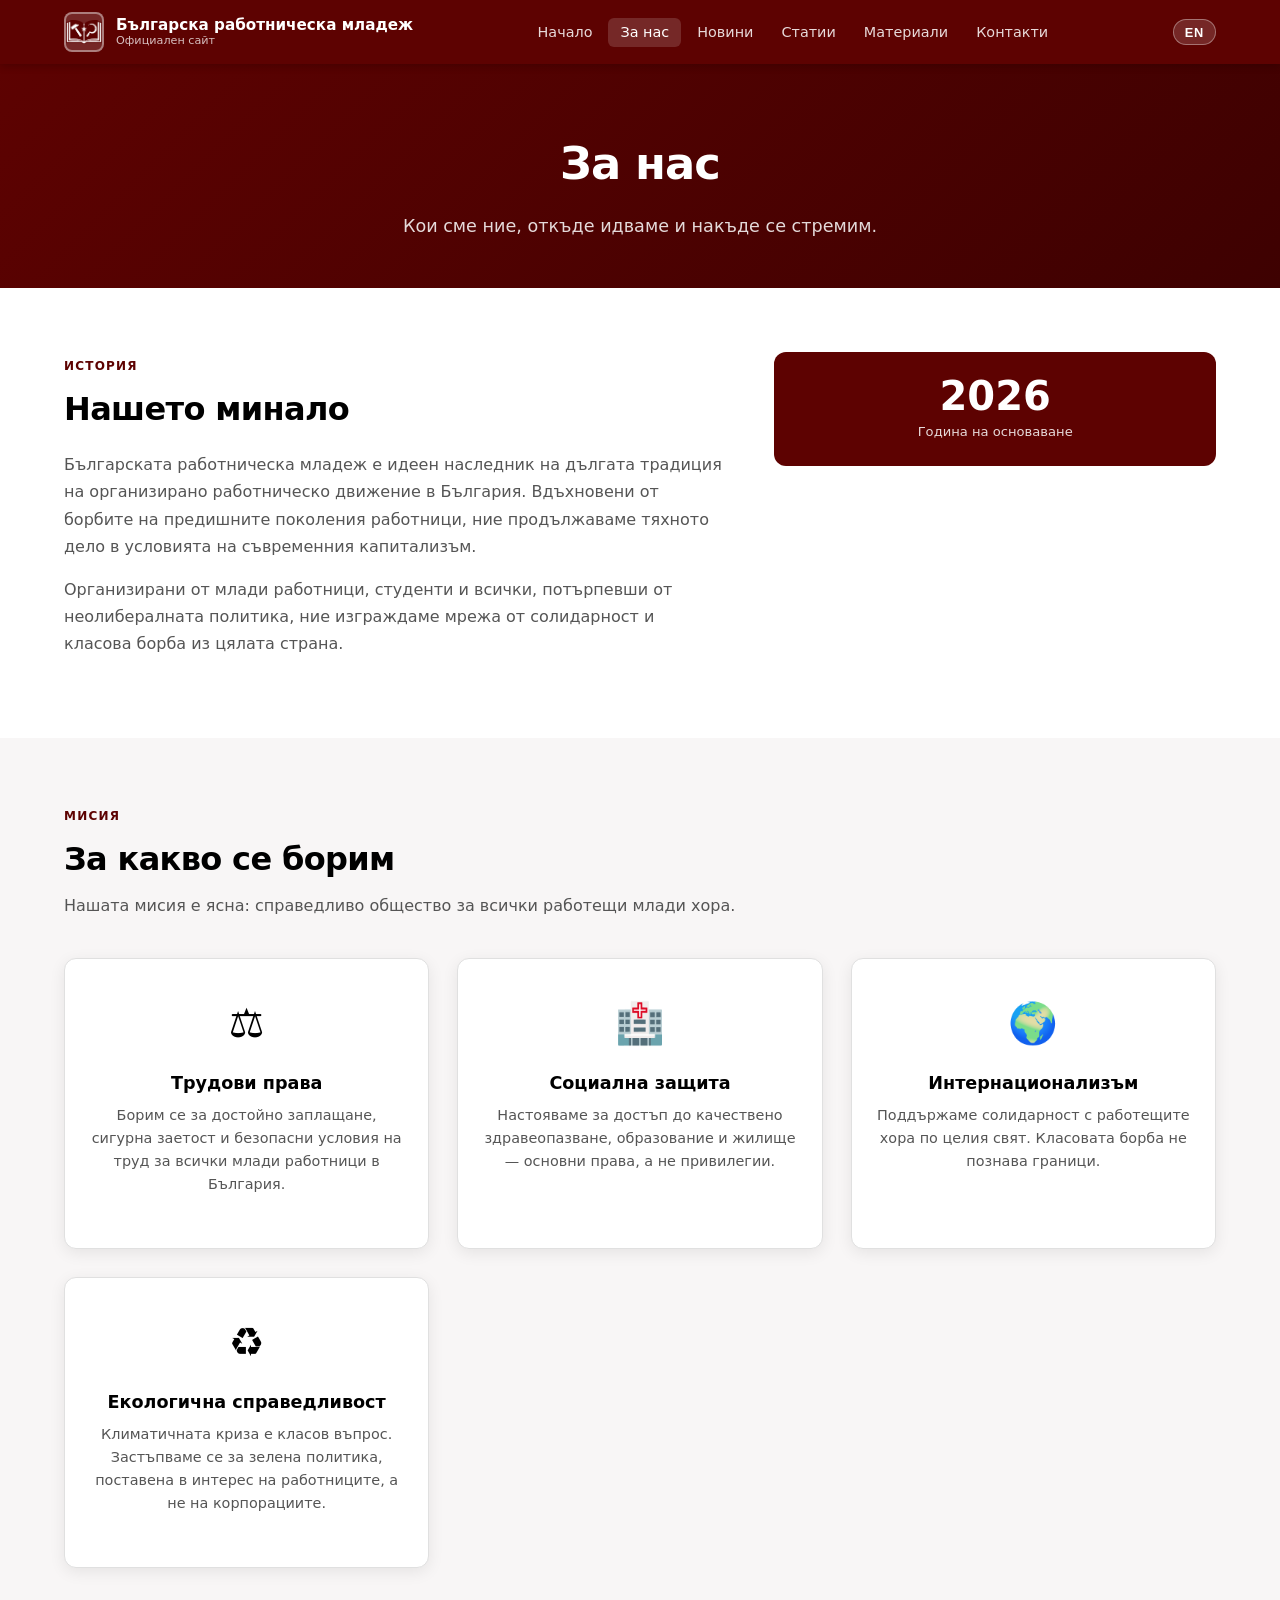
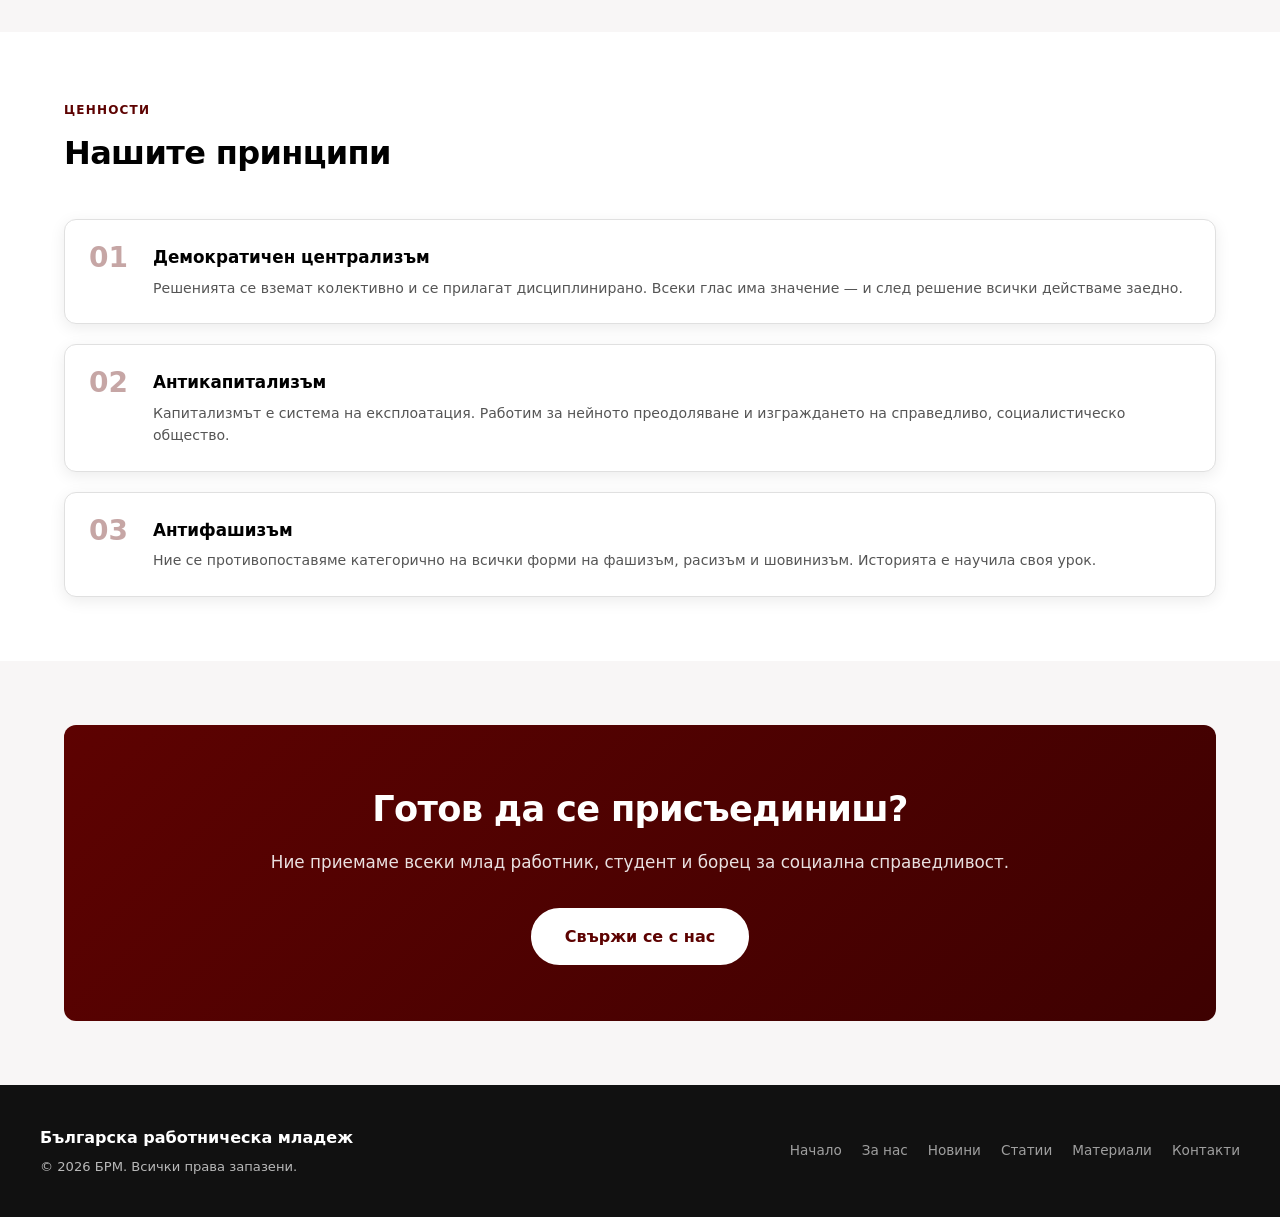
==== about.html @ 30790b2b "Add files via upload" ====
<!DOCTYPE html>
<html lang="bg">
<head>
  <meta charset="UTF-8" />
  <meta name="viewport" content="width=device-width, initial-scale=1.0" />
  <title data-bg="За нас — БРМ" data-en="About Us — BWY">За нас — БРМ</title>
  <link rel="icon" href="logo.png" type="image/png" />
  <link rel="stylesheet" href="styles.css" />
</head>
<body>

  <nav class="navbar" role="navigation" aria-label="Main navigation">
    <div class="navbar-inner">
      <a href="index.html" class="navbar-brand">
        <div class="brand-abbr"><img src="logo.png" alt="БРМ" class="brand-logo" /> </div>
        <div class="brand-name">
          <span class="full" data-lang="bg" class="lang-active">Българска работническа младеж</span>
          <span class="full" data-lang="en">Bulgarian Workers' Youth</span>
          <span class="sub" data-lang="bg" class="lang-active">Официален сайт</span>
          <span class="sub" data-lang="en">Official Website</span>
        </div>
      </a>
      <ul class="nav-links" role="list">
        <li><a href="index.html">
          <span data-lang="bg" class="lang-active">Начало</span>
          <span data-lang="en">Home</span>
        </a></li>
        <li><a href="about.html" class="active">
          <span data-lang="bg" class="lang-active">За нас</span>
          <span data-lang="en">About</span>
        </a></li>
        <li><a href="news.html">
          <span data-lang="bg" class="lang-active">Новини</span>
          <span data-lang="en">News</span>
        </a></li>
        <li><a href="articles.html">
          <span data-lang="bg" class="lang-active">Статии</span>
          <span data-lang="en">Articles</span>
        </a></li>
        <li><a href="materials.html">
          <span data-lang="bg" class="lang-active">Материали</span>
          <span data-lang="en">Materials</span>
        </a></li>
        <li><a href="contact.html">
          <span data-lang="bg" class="lang-active">Контакти</span>
          <span data-lang="en">Contact</span>
        </a></li>
      </ul>
      <div class="nav-controls">
        <button class="lang-btn" aria-label="Switch to English">EN</button>
        <button class="hamburger" aria-label="Toggle menu" aria-expanded="false">
          <span></span><span></span><span></span>
        </button>
      </div>
    </div>
  </nav>

  <section class="page-hero">
    <div class="container">
      <h1 data-bg="За нас" data-en="About Us">За нас</h1>
      <p data-bg="Кои сме ние, откъде идваме и накъде се стремим." data-en="Who we are, where we come from, and where we are headed.">Кои сме ние, откъде идваме и накъде се стремим.</p>
    </div>
  </section>

  <section class="section">
    <div class="container">
      <div class="content-block content-block--split">
        <div class="content-block__text">
          <span class="section-label" data-bg="История" data-en="History">История</span>
          <h2 data-bg="Нашето минало" data-en="Our Past">Нашето минало</h2>
          <p data-bg="Българската работническа младеж е идеен наследник на дългата традиция на организирано работническо движение в България. Вдъхновени от борбите на предишните поколения работници, ние продължаваме тяхното дело в условията на съвременния капитализъм." data-en="The Bulgarian Workers' Youth is an ideological heir to the long tradition of organised workers' movements in Bulgaria. Inspired by the struggles of previous generations of workers, we continue their work in the conditions of modern capitalism.">
            Българската работническа младеж е идеен наследник на дългата традиция на организирано работническо движение в България. Вдъхновени от борбите на предишните поколения работници, ние продължаваме тяхното дело в условията на съвременния капитализъм.
          </p>
          <p data-bg="Организирани от млади работници, студенти и всички, потърпевши от неолибералната политика, ние изграждаме мрежа от солидарност и класова борба из цялата страна." data-en="Organised by young workers, students, and all those harmed by neoliberal policies, we build a network of solidarity and class struggle throughout the country.">
            Организирани от млади работници, студенти и всички, потърпевши от неолибералната политика, ние изграждаме мрежа от солидарност и класова борба из цялата страна.
          </p>
        </div>
        <div class="content-block__aside">
          <div class="stat-card">
            <div class="stat-number">2026</div>
            <div class="stat-label" data-bg="Година на основаване" data-en="Year Founded">Година на основаване</div>
          </div>
        </div>
      </div>
    </div>
  </section>

  <section class="section section--alt">
    <div class="container">
      <div class="section-header">
        <span class="section-label" data-bg="Мисия" data-en="Mission">Мисия</span>
        <h2 data-bg="За какво се борим" data-en="What We Fight For">За какво се борим</h2>
        <p data-bg="Нашата мисия е ясна: справедливо общество за всички работещи млади хора." data-en="Our mission is clear: a fair society for all working young people.">Нашата мисия е ясна: справедливо общество за всички работещи млади хора.</p>
      </div>
      <div class="cards-grid cards-grid--2">
        <div class="card card--feature">
          <div class="card-icon">⚖️</div>
          <h3 class="card-title" data-bg="Трудови права" data-en="Labour Rights">Трудови права</h3>
          <p class="card-text" data-bg="Борим се за достойно заплащане, сигурна заетост и безопасни условия на труд за всички млади работници в България." data-en="We fight for dignified pay, secure employment, and safe working conditions for all young workers in Bulgaria.">Борим се за достойно заплащане, сигурна заетост и безопасни условия на труд за всички млади работници в България.</p>
        </div>
        <div class="card card--feature">
          <div class="card-icon">🏥</div>
          <h3 class="card-title" data-bg="Социална защита" data-en="Social Protection">Социална защита</h3>
          <p class="card-text" data-bg="Настояваме за достъп до качествено здравеопазване, образование и жилище — основни права, а не привилегии." data-en="We demand access to quality healthcare, education, and housing — fundamental rights, not privileges.">Настояваме за достъп до качествено здравеопазване, образование и жилище — основни права, а не привилегии.</p>
        </div>
        <div class="card card--feature">
          <div class="card-icon">🌍</div>
          <h3 class="card-title" data-bg="Интернационализъм" data-en="Internationalism">Интернационализъм</h3>
          <p class="card-text" data-bg="Поддържаме солидарност с работещите хора по целия свят. Класовата борба не познава граници." data-en="We maintain solidarity with working people around the world. The class struggle knows no borders.">Поддържаме солидарност с работещите хора по целия свят. Класовата борба не познава граници.</p>
        </div>
        <div class="card card--feature">
          <div class="card-icon">♻️</div>
          <h3 class="card-title" data-bg="Екологична справедливост" data-en="Environmental Justice">Екологична справедливост</h3>
          <p class="card-text" data-bg="Климатичната криза е класов въпрос. Застъпваме се за зелена политика, поставена в интерес на работниците, а не на корпорациите." data-en="The climate crisis is a class issue. We advocate for green policies placed in the interest of workers, not corporations.">Климатичната криза е класов въпрос. Застъпваме се за зелена политика, поставена в интерес на работниците, а не на корпорациите.</p>
        </div>
      </div>
    </div>
  </section>

  <section class="section">
    <div class="container">
      <div class="section-header">
        <span class="section-label" data-bg="Ценности" data-en="Values">Ценности</span>
        <h2 data-bg="Нашите принципи" data-en="Our Principles">Нашите принципи</h2>
      </div>
      <div class="values-list">
        <div class="value-item">
          <div class="value-number">01</div>
          <div class="value-content">
            <h3 data-bg="Демократичен централизъм" data-en="Democratic Centralism">Демократичен централизъм</h3>
            <p data-bg="Решенията се вземат колективно и се прилагат дисциплинирано. Всеки глас има значение — и след решение всички действаме заедно." data-en="Decisions are made collectively and applied with discipline. Every voice matters — and after a decision, we all act together.">Решенията се вземат колективно и се прилагат дисциплинирано. Всеки глас има значение — и след решение всички действаме заедно.</p>
          </div>
        </div>
        <div class="value-item">
          <div class="value-number">02</div>
          <div class="value-content">
            <h3 data-bg="Антикапитализъм" data-en="Anti-Capitalism">Антикапитализъм</h3>
            <p data-bg="Капитализмът е система на експлоатация. Работим за нейното преодоляване и изграждането на справедливо, социалистическо общество." data-en="Capitalism is a system of exploitation. We work towards overcoming it and building a just, socialist society.">Капитализмът е система на експлоатация. Работим за нейното преодоляване и изграждането на справедливо, социалистическо общество.</p>
          </div>
        </div>
        <div class="value-item">
          <div class="value-number">03</div>
          <div class="value-content">
            <h3 data-bg="Антифашизъм" data-en="Anti-Fascism">Антифашизъм</h3>
            <p data-bg="Ние се противопоставяме категорично на всички форми на фашизъм, расизъм и шовинизъм. Историята е научила своя урок." data-en="We categorically oppose all forms of fascism, racism, and chauvinism. History has taught its lesson.">Ние се противопоставяме категорично на всички форми на фашизъм, расизъм и шовинизъм. Историята е научила своя урок.</p>
          </div>
          </div>
        </div>         
        </div>
      </div>
    </div>
  </section>

  <section class="cta section section--alt">
    <div class="container">
      <div class="cta-box">
        <h2 data-bg="Готов да се присъединиш?" data-en="Ready to Join?">Готов да се присъединиш?</h2>
        <p data-bg="Ние приемаме всеки млад работник, студент и борец за социална справедливост." data-en="We welcome every young worker, student, and fighter for social justice.">Ние приемаме всеки млад работник, студент и борец за социална справедливост.</p>
        <a href="contact.html" class="btn btn-primary btn--large" data-bg="Свържи се с нас" data-en="Get in Touch">Свържи се с нас</a>
      </div>
    </div>
  </section>

  <footer>
    <div class="footer-inner">
      <div>
        <div class="footer-brand">
          <span data-lang="bg" class="lang-active">Българска работническа младеж</span>
          <span data-lang="en">Bulgarian Workers' Youth</span>
        </div>
        <div class="footer-copy">
          <span data-lang="bg" class="lang-active">© 2026 БРМ. Всички права запазени.</span>
          <span data-lang="en">© 2026 BWY. All rights reserved.</span>
        </div>
      </div>
      <nav class="footer-links" aria-label="Footer navigation">
        <a href="index.html">
          <span data-lang="bg" class="lang-active">Начало</span>
          <span data-lang="en">Home</span>
        </a>
        <a href="about.html">
          <span data-lang="bg" class="lang-active">За нас</span>
          <span data-lang="en">About</span>
        </a>
        <a href="news.html">
          <span data-lang="bg" class="lang-active">Новини</span>
          <span data-lang="en">News</span>
        </a>
        <a href="articles.html">
          <span data-lang="bg" class="lang-active">Статии</span>
          <span data-lang="en">Articles</span>
        </a>
        <a href="materials.html">
          <span data-lang="bg" class="lang-active">Материали</span>
          <span data-lang="en">Materials</span>
        </a>
        <a href="contact.html">
          <span data-lang="bg" class="lang-active">Контакти</span>
          <span data-lang="en">Contact</span>
        </a>
      </nav>
    </div>
  </footer>

  <script src="lang.js"></script>
</body>
</html>
---- styles.css ----
:root {
  --primary: #5d0201;
  --primary-dark: #3e0101;
  --primary-light: #7a0302;
  --bg: #ffffff;
  --text: #000000;
  --text-muted: #555555;
  --border: #e0e0e0;
  --card-shadow: 0 4px 16px rgba(0, 0, 0, 0.08);
  --card-shadow-hover: 0 8px 32px rgba(93, 2, 1, 0.15);
  --radius: 12px;
  --radius-sm: 6px;
  --transition: 0.25s ease;
  --font: 'Segoe UI', system-ui, -apple-system, sans-serif;
}

*, *::before, *::after {
  box-sizing: border-box;
  margin: 0;
  padding: 0;
}

html {
  scroll-behavior: smooth;
}

body {
  font-family: var(--font);
  background: var(--bg);
  color: var(--text);
  line-height: 1.6;
  min-height: 100vh;
  display: flex;
  flex-direction: column;
}

img {
  max-width: 100%;
  display: block;
}

a {
  color: var(--primary);
  text-decoration: none;
}

a:hover {
  text-decoration: underline;
}

/* ============================================================
   NAVBAR
============================================================ */
.navbar {
  background: var(--primary);
  position: sticky;
  top: 0;
  z-index: 100;
  box-shadow: 0 2px 8px rgba(0, 0, 0, 0.2);
}

.navbar-inner {
  max-width: 1200px;
  margin: 0 auto;
  padding: 0 1.5rem;
  display: flex;
  align-items: center;
  justify-content: space-between;
  height: 64px;
}

.navbar-brand {
  display: flex;
  align-items: center;
  gap: 0.75rem;
  color: #fff;
  font-weight: 700;
  font-size: 1.1rem;
  text-decoration: none;
  flex-shrink: 0;
}

.navbar-brand:hover {
  text-decoration: none;
  opacity: 0.9;
}

.brand-abbr {
  background: rgba(255, 255, 255, 0.15);
  border: 2px solid rgba(255, 255, 255, 0.4);
  color: #fff;
  font-weight: 800;
  font-size: 1rem;
  width: 40px;
  height: 40px;
  border-radius: 8px;
  display: flex;
  align-items: center;
  justify-content: center;
  letter-spacing: 0.05em;
  flex-shrink: 0;
}

.brand-name {
  display: flex;
  flex-direction: column;
  line-height: 1.2;
}

.brand-name .full {
  font-size: 0.95rem;
}

.brand-name .sub {
  font-size: 0.7rem;
  opacity: 0.75;
  font-weight: 400;
}

.nav-links {
  display: flex;
  align-items: center;
  gap: 0.25rem;
  list-style: none;
}

.nav-links a {
  color: rgba(255, 255, 255, 0.85);
  text-decoration: none;
  padding: 0.4rem 0.75rem;
  border-radius: var(--radius-sm);
  font-size: 0.9rem;
  transition: background var(--transition), color var(--transition);
}

.nav-links a:hover,
.nav-links a.active {
  background: rgba(255, 255, 255, 0.15);
  color: #fff;
  text-decoration: none;
}

.nav-controls {
  display: flex;
  align-items: center;
  gap: 0.75rem;
}

.lang-btn {
  background: rgba(255, 255, 255, 0.15);
  border: 1px solid rgba(255, 255, 255, 0.35);
  color: #fff;
  padding: 0.3rem 0.7rem;
  border-radius: 20px;
  font-size: 0.8rem;
  font-weight: 600;
  cursor: pointer;
  transition: background var(--transition);
  letter-spacing: 0.05em;
}

.lang-btn:hover {
  background: rgba(255, 255, 255, 0.28);
}

.hamburger {
  display: none;
  flex-direction: column;
  gap: 5px;
  background: none;
  border: none;
  cursor: pointer;
  padding: 4px;
}

.hamburger span {
  display: block;
  width: 24px;
  height: 2px;
  background: #fff;
  border-radius: 2px;
  transition: transform var(--transition), opacity var(--transition);
}

/* ============================================================
   MOBILE NAV
============================================================ */
@media (max-width: 768px) {
  .hamburger {
    display: flex;
  }

  .nav-links {
    display: none;
    position: absolute;
    top: 64px;
    left: 0;
    right: 0;
    background: var(--primary-dark);
    flex-direction: column;
    align-items: stretch;
    gap: 0;
    padding: 0.5rem 0;
    box-shadow: 0 4px 12px rgba(0, 0, 0, 0.2);
  }

  .nav-links.open {
    display: flex;
  }

  .nav-links a {
    padding: 0.75rem 1.5rem;
    border-radius: 0;
    font-size: 1rem;
  }

  .brand-name .full {
    font-size: 0.82rem;
  }
}

/* ============================================================
   PAGE HERO (for inner pages)
============================================================ */
.page-hero {
  background: linear-gradient(135deg, var(--primary) 0%, var(--primary-dark) 100%);
  color: #fff;
  padding: 4rem 1.5rem 3rem;
  text-align: center;
}

.page-hero h1 {
  font-size: clamp(1.8rem, 4vw, 2.8rem);
  font-weight: 800;
  margin-bottom: 0.75rem;
  letter-spacing: -0.02em;
}

.page-hero p {
  font-size: 1.1rem;
  opacity: 0.85;
  max-width: 600px;
  margin: 0 auto;
}

/* ============================================================
   CONTAINER
============================================================ */
.container {
  max-width: 1200px;
  margin: 0 auto;
  padding: 0 1.5rem;
}

/* ============================================================
   SECTION
============================================================ */
.section {
  padding: 4rem 0;
}

.section-title {
  font-size: clamp(1.5rem, 3vw, 2rem);
  font-weight: 800;
  margin-bottom: 0.5rem;
  letter-spacing: -0.02em;
}

.section-subtitle {
  color: var(--text-muted);
  margin-bottom: 2.5rem;
  font-size: 1rem;
}

/* ============================================================
   CARDS GRID
============================================================ */
.cards-grid {
  display: grid;
  grid-template-columns: repeat(auto-fill, minmax(300px, 1fr));
  gap: 1.75rem;
}

.card {
  background: #fff;
  border: 1px solid var(--border);
  border-radius: var(--radius);
  overflow: hidden;
  box-shadow: var(--card-shadow);
  transition: transform var(--transition), box-shadow var(--transition);
  display: flex;
  flex-direction: column;
}

.card:hover {
  transform: translateY(-4px);
  box-shadow: var(--card-shadow-hover);
}

.card-img {
  width: 100%;
  height: 180px;
  object-fit: cover;
  background: linear-gradient(135deg, #f5e6e6 0%, #ffe0e0 100%);
  display: flex;
  align-items: center;
  justify-content: center;
  color: var(--primary);
  font-size: 2.5rem;
  flex-shrink: 0;
}

.card-body {
  padding: 1.25rem 1.5rem 1.5rem;
  display: flex;
  flex-direction: column;
  flex: 1;
}

.card-meta {
  display: flex;
  align-items: center;
  gap: 0.75rem;
  margin-bottom: 0.75rem;
  flex-wrap: wrap;
}

.card-date {
  font-size: 0.8rem;
  color: var(--text-muted);
}

.card-tag {
  font-size: 0.72rem;
  font-weight: 600;
  padding: 0.2rem 0.6rem;
  border-radius: 20px;
  background: rgba(93, 2, 1, 0.08);
  color: var(--primary);
  text-transform: uppercase;
  letter-spacing: 0.05em;
}

.card h3 {
  font-size: 1.1rem;
  font-weight: 700;
  margin-bottom: 0.5rem;
  line-height: 1.4;
}

.card p {
  font-size: 0.9rem;
  color: var(--text-muted);
  flex: 1;
  margin-bottom: 1.25rem;
  line-height: 1.6;
}

.card-link {
  display: inline-flex;
  align-items: center;
  gap: 0.3rem;
  color: var(--primary);
  font-weight: 600;
  font-size: 0.88rem;
  text-decoration: none;
  transition: gap var(--transition);
}

.card-link:hover {
  gap: 0.6rem;
  text-decoration: none;
}

/* ============================================================
   BUTTONS
============================================================ */
.btn {
  display: inline-flex;
  align-items: center;
  gap: 0.4rem;
  padding: 0.65rem 1.4rem;
  border-radius: 30px;
  font-size: 0.9rem;
  font-weight: 600;
  cursor: pointer;
  border: 2px solid transparent;
  transition: background var(--transition), color var(--transition), border-color var(--transition), transform var(--transition);
  text-decoration: none;
}

.btn:hover {
  text-decoration: none;
  transform: translateY(-1px);
}

.btn-primary {
  background: var(--primary);
  color: #fff;
  border-color: var(--primary);
}

.btn-primary:hover {
  background: var(--primary-dark);
  border-color: var(--primary-dark);
  color: #fff;
}

.btn-outline {
  background: transparent;
  color: var(--primary);
  border-color: var(--primary);
}

.btn-outline:hover {
  background: var(--primary);
  color: #fff;
}

/* ============================================================
   FILTER BAR
============================================================ */
.filter-bar {
  display: flex;
  gap: 0.5rem;
  flex-wrap: wrap;
  margin-bottom: 2rem;
}

.filter-btn {
  padding: 0.4rem 1rem;
  border-radius: 20px;
  border: 2px solid var(--border);
  background: #fff;
  color: var(--text-muted);
  font-size: 0.85rem;
  font-weight: 600;
  cursor: pointer;
  transition: border-color var(--transition), background var(--transition), color var(--transition);
}

.filter-btn:hover,
.filter-btn.active {
  border-color: var(--primary);
  background: var(--primary);
  color: #fff;
}

/* ============================================================
   MATERIALS LIST
============================================================ */
.materials-list {
  display: flex;
  flex-direction: column;
  gap: 1rem;
}

.material-item {
  display: flex;
  align-items: center;
  gap: 1.25rem;
  padding: 1.25rem 1.5rem;
  background: #fff;
  border: 1px solid var(--border);
  border-radius: var(--radius);
  box-shadow: var(--card-shadow);
  transition: transform var(--transition), box-shadow var(--transition);
}

.material-item:hover {
  transform: translateY(-2px);
  box-shadow: var(--card-shadow-hover);
}

.material-icon {
  width: 52px;
  height: 52px;
  border-radius: 10px;
  display: flex;
  align-items: center;
  justify-content: center;
  font-size: 1.5rem;
  flex-shrink: 0;
}

.material-icon.pdf {
  background: rgba(220, 38, 38, 0.1);
  color: #dc2626;
}

.material-icon.doc {
  background: rgba(37, 99, 235, 0.1);
  color: #2563eb;
}

.material-icon.img {
  background: rgba(5, 150, 105, 0.1);
  color: #059669;
}

.material-icon.zip {
  background: rgba(217, 119, 6, 0.1);
  color: #d97706;
}

.material-info {
  flex: 1;
  min-width: 0;
}

.material-info h3 {
  font-size: 1rem;
  font-weight: 700;
  margin-bottom: 0.25rem;
  white-space: nowrap;
  overflow: hidden;
  text-overflow: ellipsis;
}

.material-info p {
  font-size: 0.85rem;
  color: var(--text-muted);
}

.material-meta {
  display: flex;
  align-items: center;
  gap: 1rem;
  flex-shrink: 0;
}

.material-size {
  font-size: 0.8rem;
  color: var(--text-muted);
  white-space: nowrap;
}

.material-download {
  display: inline-flex;
  align-items: center;
  gap: 0.35rem;
  background: var(--primary);
  color: #fff;
  padding: 0.45rem 1rem;
  border-radius: 20px;
  font-size: 0.82rem;
  font-weight: 600;
  text-decoration: none;
  transition: background var(--transition), transform var(--transition);
  white-space: nowrap;
}

.material-download:hover {
  background: var(--primary-dark);
  color: #fff;
  text-decoration: none;
  transform: translateY(-1px);
}

@media (max-width: 600px) {
  .material-item {
    flex-wrap: wrap;
    gap: 0.75rem;
  }

  .material-meta {
    width: 100%;
    justify-content: space-between;
  }
}

/* ============================================================
   FOOTER
============================================================ */
footer {
  background: #111;
  color: rgba(255, 255, 255, 0.7);
  padding: 2.5rem 1.5rem;
  margin-top: auto;
}

.footer-inner {
  max-width: 1200px;
  margin: 0 auto;
  display: grid;
  grid-template-columns: 1fr auto;
  gap: 2rem;
  align-items: center;
}

.footer-brand {
  font-weight: 700;
  color: #fff;
  font-size: 1rem;
  margin-bottom: 0.35rem;
}

.footer-copy {
  font-size: 0.82rem;
}

.footer-links {
  display: flex;
  gap: 1.25rem;
  flex-wrap: wrap;
  justify-content: flex-end;
}

.footer-links a {
  color: rgba(255, 255, 255, 0.6);
  font-size: 0.85rem;
  text-decoration: none;
  transition: color var(--transition);
}

.footer-links a:hover {
  color: #fff;
  text-decoration: none;
}

@media (max-width: 600px) {
  .footer-inner {
    grid-template-columns: 1fr;
  }

  .footer-links {
    justify-content: flex-start;
  }
}

/* ============================================================
   HERO (home page)
============================================================ */
.hero {
  background: linear-gradient(135deg, var(--primary) 0%, var(--primary-dark) 60%, #1a0000 100%);
  color: #fff;
  padding: 6rem 1.5rem 5rem;
  text-align: center;
  position: relative;
  overflow: hidden;
}

.hero::before {
  content: '';
  position: absolute;
  inset: 0;
  background: url("data:image/svg+xml,%3Csvg width='60' height='60' viewBox='0 0 60 60' xmlns='http://www.w3.org/2000/svg'%3E%3Cg fill='none' fill-rule='evenodd'%3E%3Cg fill='%23ffffff' fill-opacity='0.03'%3E%3Cpath d='M36 34v-4h-2v4h-4v2h4v4h2v-4h4v-2h-4zm0-30V0h-2v4h-4v2h4v4h2V6h4V4h-4zM6 34v-4H4v4H0v2h4v4h2v-4h4v-2H6zM6 4V0H4v4H0v2h4v4h2V6h4V4H6z'/%3E%3C/g%3E%3C/g%3E%3C/svg%3E");
}

.hero-content {
  position: relative;
  max-width: 700px;
  margin: 0 auto;
}

.hero h1 {
  font-size: clamp(2rem, 5vw, 3.5rem);
  font-weight: 900;
  letter-spacing: -0.03em;
  margin-bottom: 1rem;
  line-height: 1.1;
}

.hero p {
  font-size: clamp(1rem, 2.5vw, 1.2rem);
  opacity: 0.88;
  margin-bottom: 2rem;
  line-height: 1.6;
}

.hero-actions {
  display: flex;
  gap: 1rem;
  justify-content: center;
  flex-wrap: wrap;
}

.btn-hero {
  background: #fff;
  color: var(--primary);
  border-color: #fff;
  font-size: 1rem;
  padding: 0.75rem 1.75rem;
}

.btn-hero:hover {
  background: rgba(255, 255, 255, 0.9);
  color: var(--primary-dark);
  border-color: rgba(255, 255, 255, 0.9);
}

.btn-hero-outline {
  background: transparent;
  color: #fff;
  border-color: rgba(255, 255, 255, 0.6);
  font-size: 1rem;
  padding: 0.75rem 1.75rem;
}

.btn-hero-outline:hover {
  background: rgba(255, 255, 255, 0.12);
  border-color: #fff;
  color: #fff;
}

/* ============================================================
   PAGINATION
============================================================ */
.pagination {
  display: flex;
  gap: 0.4rem;
  justify-content: center;
  margin-top: 3rem;
}

.page-item {
  width: 36px;
  height: 36px;
  display: flex;
  align-items: center;
  justify-content: center;
  border-radius: 8px;
  border: 1px solid var(--border);
  font-size: 0.88rem;
  font-weight: 600;
  cursor: pointer;
  color: var(--text-muted);
  background: #fff;
  transition: background var(--transition), color var(--transition), border-color var(--transition);
  text-decoration: none;
}

.page-item:hover,
.page-item.active {
  background: var(--primary);
  color: #fff;
  border-color: var(--primary);
  text-decoration: none;
}

/* ============================================================
   LANGUAGE HIDDEN
============================================================ */
[data-lang]:not(.lang-active) {
  display: none;
}

/* ============================================================
   HERO EXTRAS
============================================================ */
.hero-badge {
  display: inline-block;
  background: rgba(255, 255, 255, 0.15);
  border: 1px solid rgba(255, 255, 255, 0.35);
  color: #fff;
  padding: 0.3rem 1rem;
  border-radius: 20px;
  font-size: 0.78rem;
  font-weight: 700;
  letter-spacing: 0.08em;
  text-transform: uppercase;
  margin-bottom: 1.25rem;
}

.hero-decoration {
  position: absolute;
  inset: 0;
  pointer-events: none;
  overflow: hidden;
}

.hero-circle {
  position: absolute;
  border-radius: 50%;
  border: 2px solid rgba(255, 255, 255, 0.08);
}

.hero-circle--1 {
  width: 500px;
  height: 500px;
  top: -150px;
  right: -100px;
}

.hero-circle--2 {
  width: 280px;
  height: 280px;
  bottom: -80px;
  left: -60px;
}

.hero-circle--3 {
  width: 120px;
  height: 120px;
  top: 30%;
  left: 55%;
  opacity: 0.5;
}

.hero .btn-outline {
  background: transparent;
  color: #fff;
  border-color: rgba(255, 255, 255, 0.6);
}

.hero .btn-outline:hover {
  background: rgba(255, 255, 255, 0.12);
  border-color: #fff;
  color: #fff;
}

/* ============================================================
   CARD GRID VARIANTS
============================================================ */
.cards-grid--2 { grid-template-columns: repeat(auto-fill, minmax(340px, 1fr)); }
.cards-grid--3 { grid-template-columns: repeat(auto-fill, minmax(270px, 1fr)); }

/* ============================================================
   CARD VARIANTS
============================================================ */
.card--icon,
.card--feature {
  padding: 2rem 1.5rem;
  text-align: center;
  align-items: center;
}

.card--news {
  padding: 1.5rem;
}

.card-icon {
  font-size: 2.5rem;
  margin-bottom: 1rem;
  display: block;
}

.card-title {
  font-size: 1.05rem;
  font-weight: 700;
  margin-bottom: 0.5rem;
  line-height: 1.4;
}

.card-text {
  font-size: 0.9rem;
  color: var(--text-muted);
  line-height: 1.6;
}

/* ============================================================
   SECTION VARIANTS
============================================================ */
.section--alt {
  background: #f8f6f6;
}

.section-header {
  margin-bottom: 2.5rem;
}

.section-header h2 {
  font-size: clamp(1.5rem, 3vw, 2rem);
  font-weight: 800;
  margin-bottom: 0.5rem;
  letter-spacing: -0.02em;
}

.section-header p {
  color: var(--text-muted);
}

.section-label {
  display: inline-block;
  color: var(--primary);
  font-size: 0.75rem;
  font-weight: 700;
  text-transform: uppercase;
  letter-spacing: 0.1em;
  margin-bottom: 0.5rem;
}

.section-footer {
  text-align: center;
  margin-top: 2.5rem;
}

/* ============================================================
   CONTENT BLOCK (about page split layout)
============================================================ */
.content-block--split {
  display: grid;
  grid-template-columns: 3fr 2fr;
  gap: 3rem;
  align-items: start;
}

@media (max-width: 768px) {
  .content-block--split {
    grid-template-columns: 1fr;
    gap: 2rem;
  }
}

.content-block__text h2 {
  font-size: clamp(1.4rem, 3vw, 2rem);
  font-weight: 800;
  margin-bottom: 1rem;
  letter-spacing: -0.02em;
}

.content-block__text p {
  color: var(--text-muted);
  margin-bottom: 1rem;
  line-height: 1.7;
}

.content-block__aside {
  display: flex;
  flex-direction: column;
  gap: 1rem;
}

/* ============================================================
   STAT CARDS (about page)
============================================================ */
.stat-card {
  background: var(--primary);
  color: #fff;
  padding: 1.5rem 1.25rem;
  border-radius: var(--radius);
  text-align: center;
}

.stat-number {
  font-size: 2.5rem;
  font-weight: 900;
  line-height: 1;
  margin-bottom: 0.35rem;
}

.stat-label {
  font-size: 0.82rem;
  opacity: 0.85;
}

/* ============================================================
   VALUES LIST (about page)
============================================================ */
.values-list {
  display: flex;
  flex-direction: column;
  gap: 1.25rem;
}

.value-item {
  display: flex;
  gap: 1.5rem;
  align-items: flex-start;
  padding: 1.5rem;
  background: #fff;
  border: 1px solid var(--border);
  border-radius: var(--radius);
  box-shadow: var(--card-shadow);
  transition: box-shadow var(--transition);
}

.value-item:hover {
  box-shadow: var(--card-shadow-hover);
}

.value-number {
  font-size: 1.75rem;
  font-weight: 900;
  color: var(--primary);
  opacity: 0.35;
  line-height: 1;
  flex-shrink: 0;
  min-width: 2.5rem;
}

.value-content h3 {
  font-size: 1.05rem;
  font-weight: 700;
  margin-bottom: 0.35rem;
}

.value-content p {
  font-size: 0.88rem;
  color: var(--text-muted);
  line-height: 1.6;
}

/* ============================================================
   CTA BOX
============================================================ */
.cta-box {
  background: linear-gradient(135deg, var(--primary) 0%, var(--primary-dark) 100%);
  color: #fff;
  padding: 3.5rem 2rem;
  border-radius: var(--radius);
  text-align: center;
}

.cta-box h2 {
  font-size: clamp(1.5rem, 3vw, 2.2rem);
  font-weight: 800;
  margin-bottom: 0.75rem;
  letter-spacing: -0.02em;
}

.cta-box p {
  opacity: 0.88;
  margin-bottom: 2rem;
  font-size: 1.05rem;
}

.cta-box .btn-primary {
  background: #fff;
  color: var(--primary);
  border-color: #fff;
}

.cta-box .btn-primary:hover {
  background: rgba(255, 255, 255, 0.9);
  border-color: rgba(255, 255, 255, 0.9);
  color: var(--primary-dark);
}

.btn--large {
  padding: 0.85rem 2rem;
  font-size: 1rem;
}

/* ============================================================
   CONTACT PAGE
============================================================ */
.contact-layout {
  display: grid;
  grid-template-columns: 1fr 1.6fr;
  gap: 3rem;
  align-items: start;
}

@media (max-width: 768px) {
  .contact-layout {
    grid-template-columns: 1fr;
    gap: 2rem;
  }
}

.contact-card {
  background: #fff;
  border: 1px solid var(--border);
  border-radius: var(--radius);
  box-shadow: var(--card-shadow);
  padding: 2.5rem 1.75rem;
  text-align: center;
}

.contact-card__icon {
  font-size: 3rem;
  margin-bottom: 1rem;
}

.contact-card__title {
  font-size: 1.3rem;
  font-weight: 700;
  margin-bottom: 0.75rem;
}

.contact-card__text {
  color: var(--text-muted);
  margin-bottom: 1.5rem;
  line-height: 1.6;
  font-size: 0.95rem;
}

.contact-email {
  display: inline-block;
  font-size: 1.1rem;
  font-weight: 700;
  color: var(--primary);
  padding: 0.5rem 1.25rem;
  border: 2px solid var(--primary);
  border-radius: 30px;
  transition: background var(--transition), color var(--transition);
  text-decoration: none;
}

.contact-email:hover {
  background: var(--primary);
  color: #fff;
  text-decoration: none;
}

.contact-social h2 {
  font-size: 1.4rem;
  font-weight: 800;
  margin-bottom: 0.5rem;
}

.contact-social > p {
  color: var(--text-muted);
  margin-bottom: 1.5rem;
  font-size: 0.95rem;
}

.social-links {
  display: flex;
  flex-direction: column;
  gap: 0.75rem;
}

.social-link {
  display: flex;
  align-items: center;
  gap: 1rem;
  padding: 0.9rem 1.25rem;
  border-radius: var(--radius);
  border: 1px solid var(--border);
  background: #fff;
  text-decoration: none;
  color: var(--text);
  box-shadow: var(--card-shadow);
  transition: transform var(--transition), box-shadow var(--transition);
}

.social-link:hover {
  transform: translateX(4px);
  box-shadow: var(--card-shadow-hover);
  text-decoration: none;
}

.social-link__icon {
  width: 36px;
  height: 36px;
  display: flex;
  align-items: center;
  justify-content: center;
  flex-shrink: 0;
  border-radius: 6px;
}

.social-link--facebook .social-link__icon { background: rgba(24, 119, 242, 0.1); color: #1877f2; }
.social-link--instagram .social-link__icon { background: rgba(225, 48, 108, 0.1); color: #e1306c; }
.social-link--twitter .social-link__icon { background: rgba(0, 0, 0, 0.07); color: #000; }
.social-link--telegram .social-link__icon { background: rgba(0, 136, 204, 0.1); color: #0088cc; }
.social-link--youtube .social-link__icon { background: rgba(255, 0, 0, 0.1); color: #ff0000; }

.social-link__name {
  font-weight: 700;
  font-size: 0.95rem;
  flex: 1;
}

.social-link__handle {
  font-size: 0.8rem;
  color: var(--text-muted);
}

/* ============================================================
   JOIN BANNER (contact page)
============================================================ */
.join-banner {
  display: flex;
  align-items: center;
  justify-content: space-between;
  gap: 2rem;
  flex-wrap: wrap;
  background: #fff;
  border: 1px solid var(--border);
  border-radius: var(--radius);
  padding: 2rem 2.5rem;
  box-shadow: var(--card-shadow);
}

.join-banner__content h2 {
  font-size: 1.3rem;
  font-weight: 800;
  margin-bottom: 0.35rem;
}

.join-banner__content p {
  color: var(--text-muted);
  font-size: 0.9rem;
}

/* ============================================================
   UTILITY
============================================================ */
.text-center { text-align: center; }
.mt-1 { margin-top: 0.5rem; }
.mt-2 { margin-top: 1rem; }
.mt-3 { margin-top: 1.5rem; }
.mb-2 { margin-bottom: 1rem; }
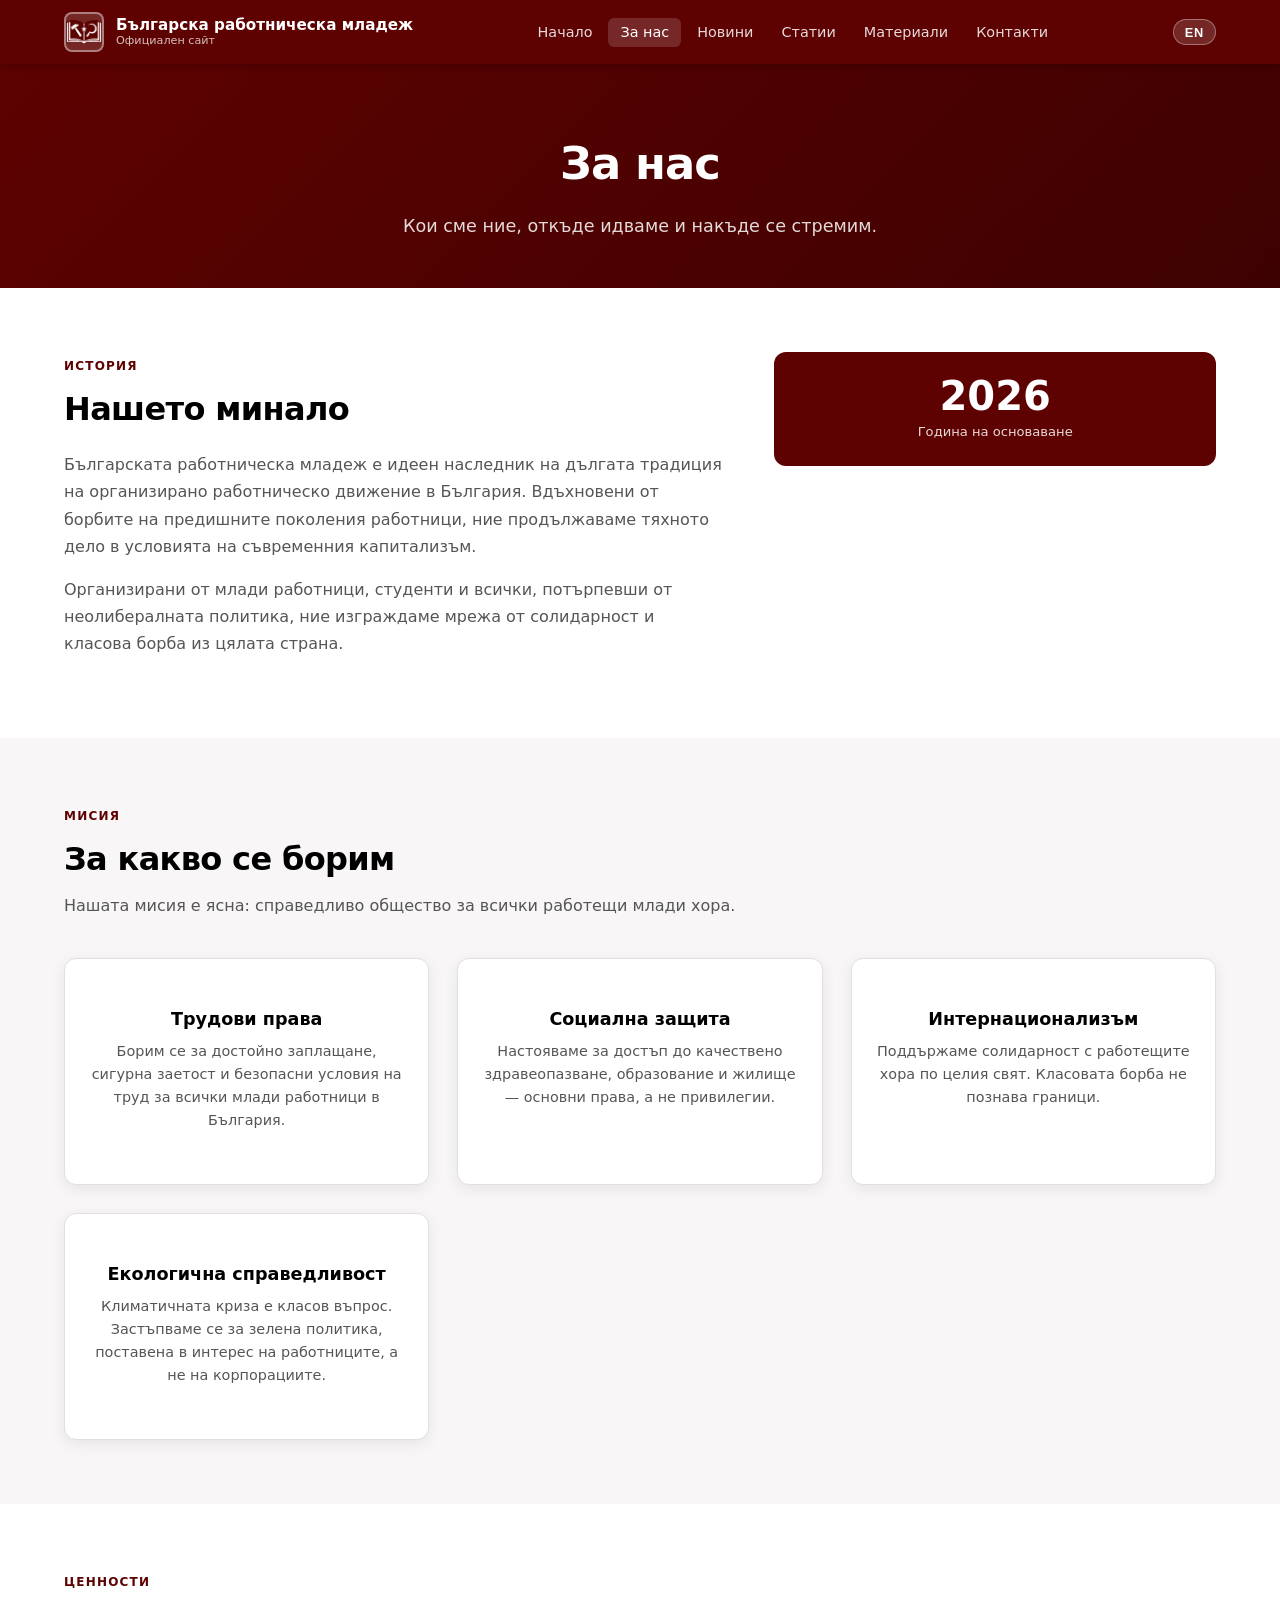
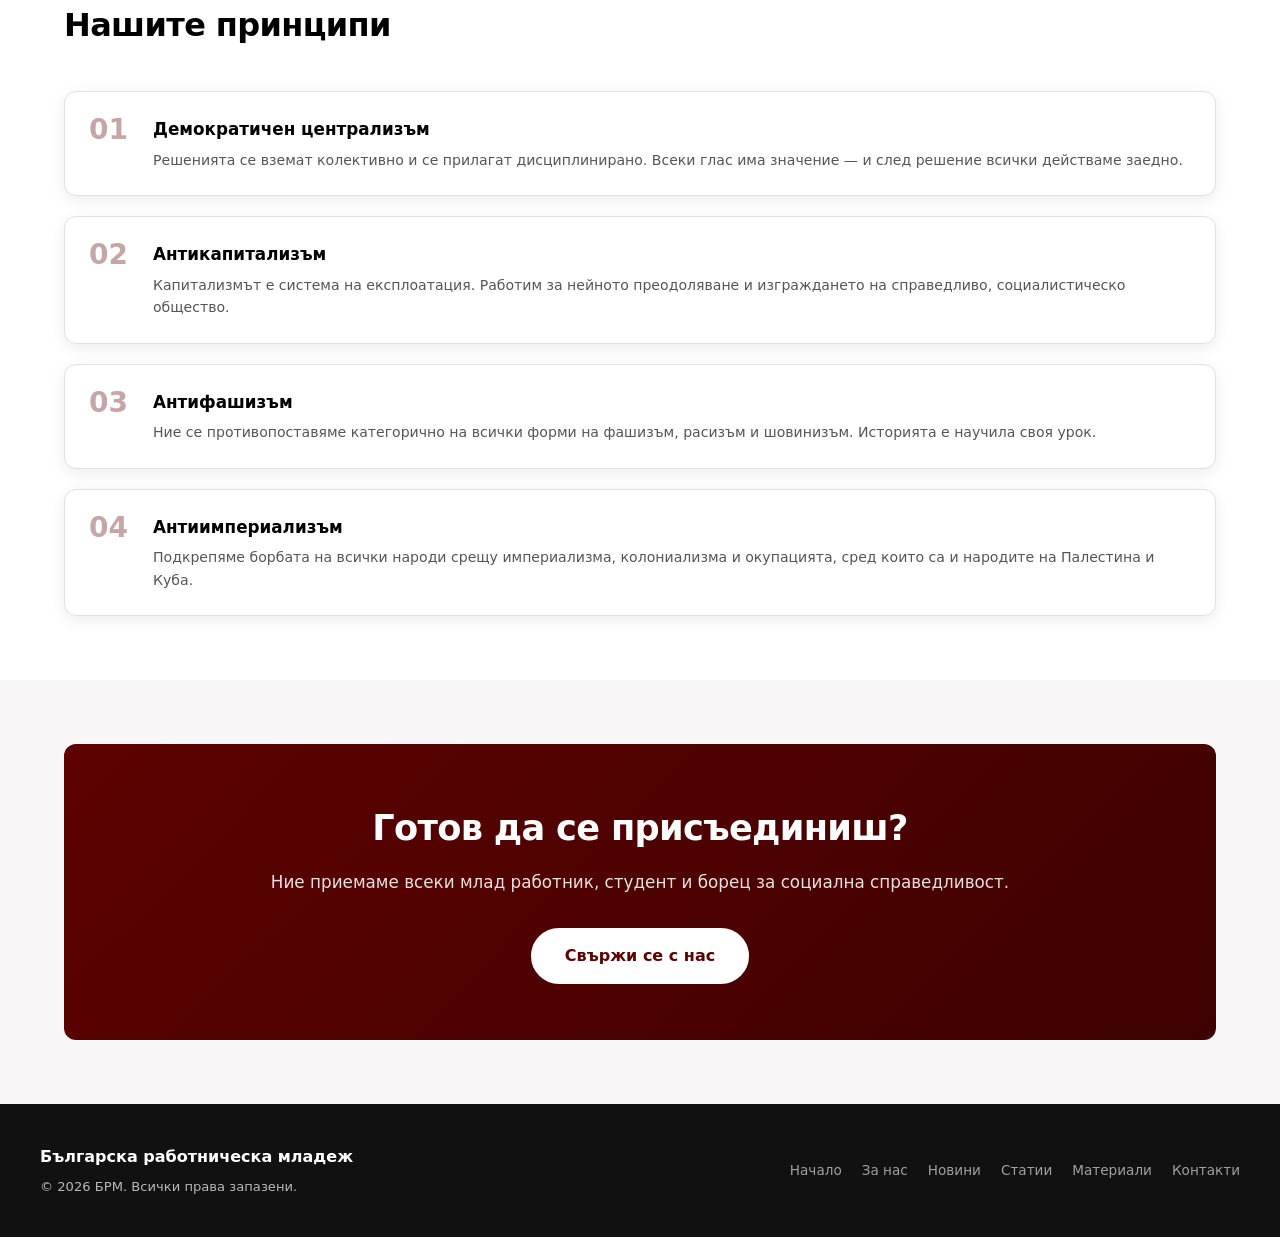
==== commit 8817a615: "Update about.html" ====
--- a/about.html
+++ b/about.html
@@ -94,22 +94,22 @@
       </div>
       <div class="cards-grid cards-grid--2">
         <div class="card card--feature">
-          <div class="card-icon">⚖️</div>
+          <div class="card-icon"></div>
           <h3 class="card-title" data-bg="Трудови права" data-en="Labour Rights">Трудови права</h3>
           <p class="card-text" data-bg="Борим се за достойно заплащане, сигурна заетост и безопасни условия на труд за всички млади работници в България." data-en="We fight for dignified pay, secure employment, and safe working conditions for all young workers in Bulgaria.">Борим се за достойно заплащане, сигурна заетост и безопасни условия на труд за всички млади работници в България.</p>
         </div>
         <div class="card card--feature">
-          <div class="card-icon">🏥</div>
+          <div class="card-icon"></div>
           <h3 class="card-title" data-bg="Социална защита" data-en="Social Protection">Социална защита</h3>
           <p class="card-text" data-bg="Настояваме за достъп до качествено здравеопазване, образование и жилище — основни права, а не привилегии." data-en="We demand access to quality healthcare, education, and housing — fundamental rights, not privileges.">Настояваме за достъп до качествено здравеопазване, образование и жилище — основни права, а не привилегии.</p>
         </div>
         <div class="card card--feature">
-          <div class="card-icon">🌍</div>
+          <div class="card-icon"></div>
           <h3 class="card-title" data-bg="Интернационализъм" data-en="Internationalism">Интернационализъм</h3>
           <p class="card-text" data-bg="Поддържаме солидарност с работещите хора по целия свят. Класовата борба не познава граници." data-en="We maintain solidarity with working people around the world. The class struggle knows no borders.">Поддържаме солидарност с работещите хора по целия свят. Класовата борба не познава граници.</p>
         </div>
         <div class="card card--feature">
-          <div class="card-icon">♻️</div>
+          <div class="card-icon"></div>
           <h3 class="card-title" data-bg="Екологична справедливост" data-en="Environmental Justice">Екологична справедливост</h3>
           <p class="card-text" data-bg="Климатичната криза е класов въпрос. Застъпваме се за зелена политика, поставена в интерес на работниците, а не на корпорациите." data-en="The climate crisis is a class issue. We advocate for green policies placed in the interest of workers, not corporations.">Климатичната криза е класов въпрос. Застъпваме се за зелена политика, поставена в интерес на работниците, а не на корпорациите.</p>
         </div>
@@ -143,6 +143,13 @@
           <div class="value-content">
             <h3 data-bg="Антифашизъм" data-en="Anti-Fascism">Антифашизъм</h3>
             <p data-bg="Ние се противопоставяме категорично на всички форми на фашизъм, расизъм и шовинизъм. Историята е научила своя урок." data-en="We categorically oppose all forms of fascism, racism, and chauvinism. History has taught its lesson.">Ние се противопоставяме категорично на всички форми на фашизъм, расизъм и шовинизъм. Историята е научила своя урок.</p>
+          </div>
+          </div>
+        <div class="value-item">
+          <div class="value-number">04</div>
+          <div class="value-content">
+            <h3 data-bg="Антиимпериализъм" data-en="Anti-Imperialism">Антиимпериализъм</h3>
+            <p data-bg="Подкрепяме борбата на всички народи срещу империализма, колониализма и окупацията, сред които са и народите на Палестина и Куба." data-en="We support the struggle of all nations against imperialism, colonialism and occupation, including the nations of Palestine and Cuba.">Подкрепяме борбата на всички народи срещу империализма, колониализма и окупацията, сред които са и народите на Палестина и Куба.</p>
           </div>
           </div>
         </div>         
--- a/styles.css
+++ b/styles.css
@@ -308,6 +308,14 @@
   color: var(--primary);
   font-size: 2.5rem;
   flex-shrink: 0;
+  overflow: hidden;
+}
+
+.card-img img {
+  width: 100%;
+  height: 100%;
+  object-fit: cover;
+  display: block;
 }
 
 .card-body {
@@ -1187,6 +1195,452 @@
 }
 
 /* ============================================================
+   POST / ARTICLE PAGE
+============================================================ */
+.post-breadcrumb {
+  padding: 1rem 0;
+  font-size: 0.85rem;
+  color: var(--text-muted);
+}
+
+.post-breadcrumb a {
+  color: var(--text-muted);
+  text-decoration: none;
+  transition: color var(--transition);
+}
+
+.post-breadcrumb a:hover {
+  color: var(--primary);
+}
+
+.post-breadcrumb span {
+  margin: 0 0.4rem;
+  opacity: 0.5;
+}
+
+.post-header {
+  padding: 2.5rem 0 2rem;
+  border-bottom: 1px solid var(--border);
+  margin-bottom: 2.5rem;
+}
+
+.post-title {
+  font-size: clamp(1.35rem, 2.5vw, 2.25rem);
+  font-weight: 900;
+  line-height: 1.15;
+  letter-spacing: -0.02em;
+  margin-bottom: 1rem;
+}
+
+.post-lead {
+  font-size: 1.1rem;
+  color: var(--text-muted);
+  line-height: 1.75;
+  max-width: 680px;
+}
+
+.post-layout {
+  display: grid;
+  grid-template-columns: 1fr 260px;
+  gap: 3.5rem;
+  align-items: start;
+  min-width: 0;
+}
+
+.post-layout > * {
+  min-width: 0;
+}
+
+@media (max-width: 900px) {
+  .post-layout {
+    grid-template-columns: 1fr;
+    gap: 2.5rem;
+  }
+}
+
+.post-body {
+  font-size: 0.9rem;
+  line-height: 1.8;
+  }
+
+.post-body h2 {
+  font-size: 1.45rem;
+  font-weight: 800;
+  margin: 2.25rem 0 0.75rem;
+  letter-spacing: -0.02em;
+}
+
+.post-body h3 {
+  font-size: 1.15rem;
+  font-weight: 700;
+  margin: 1.75rem 0 0.5rem;
+}
+
+.post-body p {
+  margin-bottom: 1.25rem;
+}
+
+.post-body blockquote {
+  border-left: 4px solid var(--primary);
+  margin: 1.75rem 0;
+  padding: 1rem 1.5rem;
+  background: #f8f6f6;
+  border-radius: 0 var(--radius-sm) var(--radius-sm) 0;
+  font-style: italic;
+  color: var(--text-muted);
+}
+
+.post-body blockquote p {
+  margin: 0;
+}
+
+.post-body ul,
+.post-body ol {
+  margin: 0 0 1.25rem 1.5rem;
+}
+
+.post-body li {
+  margin-bottom: 0.4rem;
+}
+
+.post-body figure {
+  margin: 2rem 0;
+}
+
+.post-body figure img {
+  border-radius: var(--radius-sm);
+  width: 100%;
+}
+
+.post-body figcaption {
+  font-size: 0.82rem;
+  color: var(--text-muted);
+  text-align: center;
+  margin-top: 0.5rem;
+  font-style: italic;
+}
+
+.post-sidebar {
+  position: sticky;
+  top: 80px;
+  display: flex;
+  flex-direction: column;
+  gap: 1.5rem;
+}
+
+.sidebar-card {
+  background: #f8f6f6;
+  border: 1px solid var(--border);
+  border-radius: var(--radius);
+  padding: 1.4rem 1.25rem;
+}
+
+.sidebar-card h4 {
+  font-size: 0.78rem;
+  font-weight: 700;
+  text-transform: uppercase;
+  letter-spacing: 0.1em;
+  color: var(--text-muted);
+  margin-bottom: 0.9rem;
+}
+
+.sidebar-card ul {
+  list-style: none;
+  padding: 0;
+}
+
+.sidebar-card ul li {
+  border-bottom: 1px solid var(--border);
+  padding: 0.55rem 0;
+  font-size: 0.87rem;
+}
+
+.sidebar-card ul li:last-child {
+  border-bottom: none;
+  padding-bottom: 0;
+}
+
+.sidebar-card ul li a {
+  color: var(--text);
+  font-weight: 500;
+  text-decoration: none;
+  transition: color var(--transition);
+  display: block;
+}
+
+.sidebar-card ul li a:hover {
+  color: var(--primary);
+}
+
+.post-resources {
+  margin: 2.5rem 0 0;
+  padding: 1.5rem 1.75rem;
+  background: #f8f6f6;
+  border: 1px solid var(--border);
+  border-left: 4px solid var(--primary);
+  border-radius: 0 var(--radius) var(--radius) 0;
+}
+
+.post-resources-title {
+  font-size: 1rem;
+  font-weight: 700;
+  text-transform: uppercase;
+  letter-spacing: 0.08em;
+  color: var(--text-muted);
+  margin: 0 0 1rem;
+}
+
+.post-resources-list {
+  margin: 0;
+  padding-left: 1.4rem;
+  display: flex;
+  flex-direction: column;
+  gap: 0.5rem;
+}
+
+.post-resources-list li {
+  font-size: 0.9rem;
+  line-height: 1.5;
+}
+
+.post-resources-list a {
+  color: var(--primary);
+  text-decoration: underline;
+  text-underline-offset: 3px;
+  transition: opacity var(--transition);
+  overflow-wrap: break-word;
+  word-break: break-all;
+}
+
+.post-resources-list a:hover {
+  opacity: 0.75;
+  text-decoration: underline;
+}
+
+.post-footer-nav {
+  display: flex;
+  justify-content: space-between;
+  align-items: center;
+  padding: 2rem 0;
+  margin-top: 3rem;
+  border-top: 1px solid var(--border);
+  gap: 1rem;
+  flex-wrap: wrap;
+}
+
+.post-back-link {
+  display: inline-flex;
+  align-items: center;
+  gap: 0.35rem;
+  color: var(--primary);
+  font-weight: 600;
+  font-size: 0.9rem;
+  text-decoration: none;
+  transition: gap var(--transition);
+}
+
+.post-back-link:hover {
+  gap: 0.6rem;
+  text-decoration: none;
+}
+
+/* ============================================================
+   RESPONSIVE — TABLET (≤ 900px)
+============================================================ */
+@media (max-width: 900px) {
+  .cards-grid--2 {
+    grid-template-columns: repeat(auto-fill, minmax(260px, 1fr));
+  }
+}
+
+/* ============================================================
+   RESPONSIVE — MOBILE (≤ 600px)
+============================================================ */
+@media (max-width: 600px) {
+  .section {
+    padding: 2.5rem 0;
+  }
+
+  .cards-grid,
+  .cards-grid--2,
+  .cards-grid--3 {
+    grid-template-columns: 1fr;
+    gap: 1.25rem;
+  }
+
+  .brand-name .sub {
+    display: none;
+  }
+
+  .cta-box {
+    padding: 2rem 1.25rem;
+  }
+
+  .post-resources {
+    padding: 1.1rem 1.25rem;
+  }
+
+  .post-footer-nav {
+    flex-direction: column;
+    align-items: flex-start;
+    gap: 0.75rem;
+  }
+
+  .post-layout {
+    gap: 2rem;
+  }
+
+  .value-item {
+    flex-direction: column;
+    gap: 0.75rem;
+  }
+
+  .join-banner {
+    flex-direction: column;
+    align-items: flex-start;
+    padding: 1.5rem;
+  }
+
+  .contact-card {
+    padding: 1.75rem 1.25rem;
+  }
+
+  .section-header {
+    margin-bottom: 1.75rem;
+  }
+
+  .pagination {
+    margin-top: 2rem;
+  }
+}
+
+/* ============================================================
+   RESPONSIVE — SMALL MOBILE (≤ 400px)
+============================================================ */
+@media (max-width: 400px) {
+  .brand-name {
+    display: none;
+  }
+
+  .post-header {
+    padding: 1.5rem 0 1.25rem;
+  }
+
+  .post-title {
+    font-size: clamp(1.4rem, 7vw, 1.75rem);
+  }
+
+  .hero {
+    padding: 4rem 1rem 3.5rem;
+  }
+
+  .page-hero {
+    padding: 3rem 1rem 2.5rem;
+  }
+}
+/* ===========================
+   PHOTO GALLERY
+=========================== */
+
+.post-image {
+    margin: 2rem 0;
+}
+
+.post-image img {
+    width: 100%;
+    border-radius: 12px;
+    box-shadow: 0 8px 20px rgba(0,0,0,.15);
+}
+
+.post-image figcaption {
+    margin-top: .7rem;
+    text-align: center;
+    color: var(--text-muted);
+    font-size: .9rem;
+}
+
+.photo-grid {
+    display: grid;
+    grid-template-columns: repeat(2,1fr);
+    gap: 1rem;
+    margin: 2rem 0;
+}
+
+.photo-grid img {
+    width: 100%;
+    height: 260px;
+    object-fit: cover;
+    border-radius: 10px;
+    cursor: zoom-in;
+    transition: .3s;
+    box-shadow: 0 5px 15px rgba(0,0,0,.15);
+}
+
+.photo-grid img:hover {
+    transform: scale(1.03);
+}
+
+/* ===========================
+   LIGHTBOX
+=========================== */
+
+.lightbox {
+    display: none;
+    position: fixed;
+    inset: 0;
+    background: rgba(0,0,0,.92);
+    justify-content: center;
+    align-items: center;
+    z-index: 99999;
+    animation: fadeIn .25s ease;
+}
+
+.lightbox img {
+    max-width: 90%;
+    max-height: 90%;
+    border-radius: 10px;
+    box-shadow: 0 0 30px rgba(255,255,255,.15);
+}
+
+.lightbox-close {
+    position: absolute;
+    top: 20px;
+    right: 35px;
+    color: white;
+    font-size: 48px;
+    cursor: pointer;
+    user-select: none;
+}
+
+@keyframes fadeIn {
+    from {opacity:0;}
+    to {opacity:1;}
+}
+
+@media (max-width:768px){
+
+    .photo-grid{
+        grid-template-columns:repeat(2,1fr);
+        gap:10px;
+    }
+
+    .photo-grid img{
+        width:100%;
+        height:120px;
+        object-fit:cover;
+    }
+
+    .post-image img{
+        width:100%;
+    }
+
+    .lightbox img{
+        max-width:95%;
+        max-height:85%;
+    }
+
+}
+/* ============================================================
    UTILITY
 ============================================================ */
 .text-center { text-align: center; }
@@ -1194,3 +1648,4 @@
 .mt-2 { margin-top: 1rem; }
 .mt-3 { margin-top: 1.5rem; }
 .mb-2 { margin-bottom: 1rem; }
+
